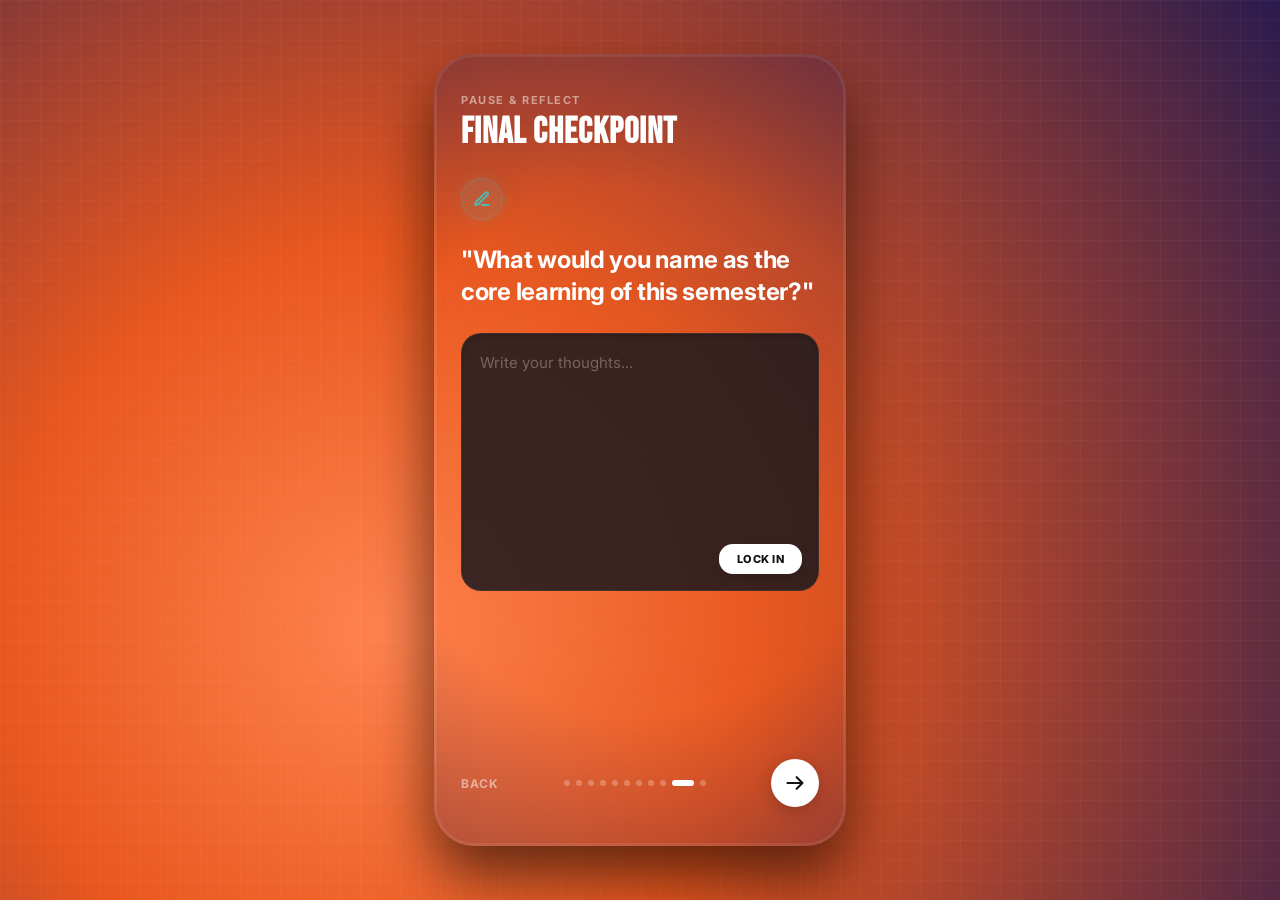
==== view/finalCheckpointPage.html @ 640204cc "upload file" ====
<!DOCTYPE html>
<html lang="en">
<head>
    <meta charset="UTF-8">
    <meta name="viewport" content="width=device-width, initial-scale=1.0">
    <title>Pause & Reflect - Final Checkpoint</title>
    <link rel="preconnect" href="https://fonts.googleapis.com">
    <link rel="preconnect" href="https://fonts.gstatic.com" crossorigin>
    <link href="https://fonts.googleapis.com/css2?family=Bebas+Neue&family=Inter:wght@400;500;600;700;800&display=swap" rel="stylesheet">
    
    <link rel="stylesheet" href="../css/finalCheckpointPage-style.css">
</head>
<body>

    <div class="mobile-container">
        
        <header class="page-header">
            <p class="subtitle">PAUSE & REFLECT</p>
            <h1 class="main-title">FINAL CHECKPOINT</h1>
        </header>

        <main class="checkpoint-container">
            
            <div class="pencil-icon-wrapper">
                <svg class="pencil-icon" viewBox="0 0 24 24" fill="none" stroke="currentColor" stroke-width="2.5" stroke-linecap="round" stroke-linejoin="round">
                    <path d="M12 20h9"></path>
                    <path d="M16.5 3.5a2.121 2.121 0 0 1 3 3L7 19l-4 1 1-4L16.5 3.5z"></path>
                </svg>
            </div>

            <h2 class="question-text">"What would you name as the core learning of this semester?"</h2>

            <div class="textarea-container">
                <textarea class="reflection-input" placeholder="Write your thoughts..." rows="8"></textarea>
                
                <button type="button" class="btn-lock-in">LOCK IN</button>
            </div>

        </main>

        <footer class="navigation-footer">
            <a href="headOfProgramPage.html" class="btn-back">BACK</a>
            
            <div class="pagination-dots">
                <span class="dot"></span>
                <span class="dot"></span>
                <span class="dot"></span>
                <span class="dot"></span>
                <span class="dot"></span>
                <span class="dot"></span>
                <span class="dot"></span>
                <span class="dot"></span>
                <span class="dot"></span>
                <span class="dot active"></span> <span class="dot"></span>
            </div>

            <a href="../view/shareSnapshotPage.html" class="btn-next" aria-label="Next Page">
                <svg xmlns="http://www.w3.org/2000/svg" fill="none" viewBox="0 0 24 24" stroke="currentColor" class="arrow-icon">
                    <path stroke-linecap="round" stroke-linejoin="round" stroke-width="2.5" d="M14 5l7 7m0 0l-7 7m7-7H3" />
                </svg>
            </a>
        </footer>
        
    </div>

</body>
</html>
---- css/finalCheckpointPage-style.css ----
/* ==========================================================================
   1. RESET & BASE STYLES (CEdX UC THEME CONSISTENCY)
   ========================================================================== */
* {
    margin: 0;
    padding: 0;
    box-sizing: border-box;
}

body {
    font-family: 'Inter', sans-serif;
    /* Tetap sinkron dengan gradasi radial tema besar CEdX UC */
    background: radial-gradient(circle at 30% 70%, #ff834f 0%, #e9571e 35%, #2a1b4e 100%);
    min-height: 100vh;
    display: flex;
    justify-content: center;
    align-items: center;
    padding: 24px;
    overflow: hidden;
    position: relative;
}

/* Pola Grid Digital Halus Latar Belakang */
body::before {
    content: "";
    position: absolute;
    top: 0;
    left: 0;
    width: 100%;
    height: 100%;
    background-image: linear-gradient(rgba(255, 255, 255, 0.03) 1px, transparent 1px),
                      linear-gradient(90deg, rgba(255, 255, 255, 0.03) 1px, transparent 1px);
    background-size: 20px 20px;
    pointer-events: none;
}

.mobile-container {
    width: 100%;
    max-width: 412px;
    height: 88vh;
    max-height: 840px;
    display: flex;
    flex-direction: column;
    justify-content: space-between;
    position: relative;
    z-index: 1;
    padding: 36px 24px;
    background: radial-gradient(circle at 50% 50%, rgba(255, 131, 79, 0.05) 0%, rgba(233, 87, 30, 0.02) 60%, rgba(42, 27, 78, 0.3) 100%);
    border-radius: 40px;
    backdrop-filter: blur(30px);
    -webkit-backdrop-filter: blur(30px);
    border: 3px solid rgba(255, 255, 255, 0.08);
    box-shadow: 0 30px 60px rgba(0, 0, 0, 0.6), 0 0 40px rgba(233, 87, 30, 0.1); 
}

/* ==========================================================================
   2. HEADER SECTION
   ========================================================================== */
.page-header {
    text-align: left;
    color: #ffffff;
    margin-bottom: 24px;
}

.subtitle {
    font-size: 11px;
    font-weight: 700;
    letter-spacing: 1.5px;
    color: rgba(255, 255, 255, 0.5);
    margin-bottom: 4px;
    text-transform: uppercase;
}

.main-title {
    font-family: 'Bebas Neue', sans-serif;
    font-size: 36px;
    letter-spacing: 1px;
}

/* ==========================================================================
   3. CHECKPOINT CONTENT (QUESTION & INPUT AREA)
   ========================================================================== */
.checkpoint-container {
    display: flex;
    flex-direction: column;
    align-items: flex-start;
    justify-content: flex-start;
    flex-grow: 1;
    width: 100%;
    text-align: left;
}

/* Ikon Bulat Pensil Cyan-Turquoise */
.pencil-icon-wrapper {
    width: 42px;
    height: 42px;
    border-radius: 50%;
    background-color: rgba(74, 186, 196, 0.12);
    border: 1px solid rgba(74, 186, 196, 0.25);
    display: flex;
    justify-content: center;
    align-items: center;
    color: #4abab4;
    margin-bottom: 24px;
    box-shadow: 0 0 15px rgba(74, 186, 196, 0.15);
}

.pencil-icon {
    width: 18px;
    height: 18px;
}

/* Teks Pertanyaan Refleksi */
.question-text {
    font-size: 24px;
    font-weight: 700;
    color: #ffffff;
    line-height: 1.35;
    letter-spacing: -0.3px;
    margin-bottom: 24px;
}

/* Wadah Penampung Input dan Tombol */
.textarea-container {
    width: 100%;
    background-color: rgba(26, 25, 31, 0.85);
    border: 1px solid rgba(255, 255, 255, 0.06);
    border-radius: 20px;
    padding: 18px;
    display: flex;
    flex-direction: column;
    position: relative;
    box-shadow: inset 0 2px 4px rgba(0, 0, 0, 0.2);
}

.reflection-input {
    width: 100%;
    background: transparent;
    border: none;
    outline: none;
    font-family: 'Inter', sans-serif;
    font-size: 15px;
    color: #ffffff;
    line-height: 1.5;
    resize: none;
    margin-bottom: 40px; /* Jarak agar teks tidak tertutup oleh tombol Lock In */
}

.reflection-input::placeholder {
    color: rgba(255, 255, 255, 0.3);
}

/* Tombol Lock In Kanan Bawah */
.btn-lock-in {
    position: absolute;
    bottom: 16px;
    right: 16px;
    background-color: #ffffff;
    color: #121118;
    border: none;
    outline: none;
    font-family: 'Inter', sans-serif;
    font-weight: 800;
    font-size: 11px;
    letter-spacing: 0.5px;
    padding: 8px 18px;
    border-radius: 14px;
    cursor: pointer;
    box-shadow: 0 4px 12px rgba(0, 0, 0, 0.15);
    transition: all 0.2s ease;
}

.btn-lock-in:hover {
    transform: translateY(-1px);
    background-color: #f0f0f5;
    box-shadow: 0 6px 15px rgba(255, 255, 255, 0.1);
}

.btn-lock-in:active {
    transform: translateY(1px);
}

/* ==========================================================================
   4. NAVIGATION FOOTER
   ========================================================================== */
.navigation-footer {
    display: flex;
    justify-content: space-between;
    align-items: center;
    width: 100%;
    margin-top: 16px;
}

.btn-back {
    font-size: 12px;
    font-weight: 700;
    color: #ffffff;
    opacity: 0.5;
    text-decoration: none;
    letter-spacing: 1px;
    transition: all 0.3s ease;
}

.btn-back:hover {
    opacity: 1;
    transform: translateX(-2px);
}

.pagination-dots {
    display: flex;
    align-items: center;
    gap: 6px;
}

.dot {
    width: 6px;
    height: 6px;
    background-color: rgba(255, 255, 255, 0.25);
    border-radius: 50%;
    transition: all 0.3s ease;
}

.dot.active {
    width: 22px;
    height: 6px;
    background-color: #ffffff;
    border-radius: 4px;
}

.btn-next {
    width: 48px;
    height: 48px;
    background-color: #ffffff;
    border-radius: 50%;
    display: flex;
    justify-content: center;
    align-items: center;
    color: #121118;
    text-decoration: none;
    box-shadow: 0 4px 15px rgba(0, 0, 0, 0.2);
    transition: all 0.3s ease;
}

.btn-next:hover {
    transform: scale(1.1);
    background-color: #ffeae0;
    color: #e9571e;
}

.arrow-icon {
    width: 20px;
    height: 20px;
}

/* ==========================================================================
   5. RESPONSIVE MOBILE MQ
   ========================================================================== */
@media (max-width: 480px) {
    body {
        padding: 0;
    }
    .mobile-container {
        width: 100vw;
        height: 100vh;
        max-height: none;
        border-radius: 0;
        border: none;
        padding: 40px 24px 30px 24px;
        background: radial-gradient(circle at 30% 70%, #ff834f 0%, #e9571e 35%, #2a1b4e 100%);
    }
}
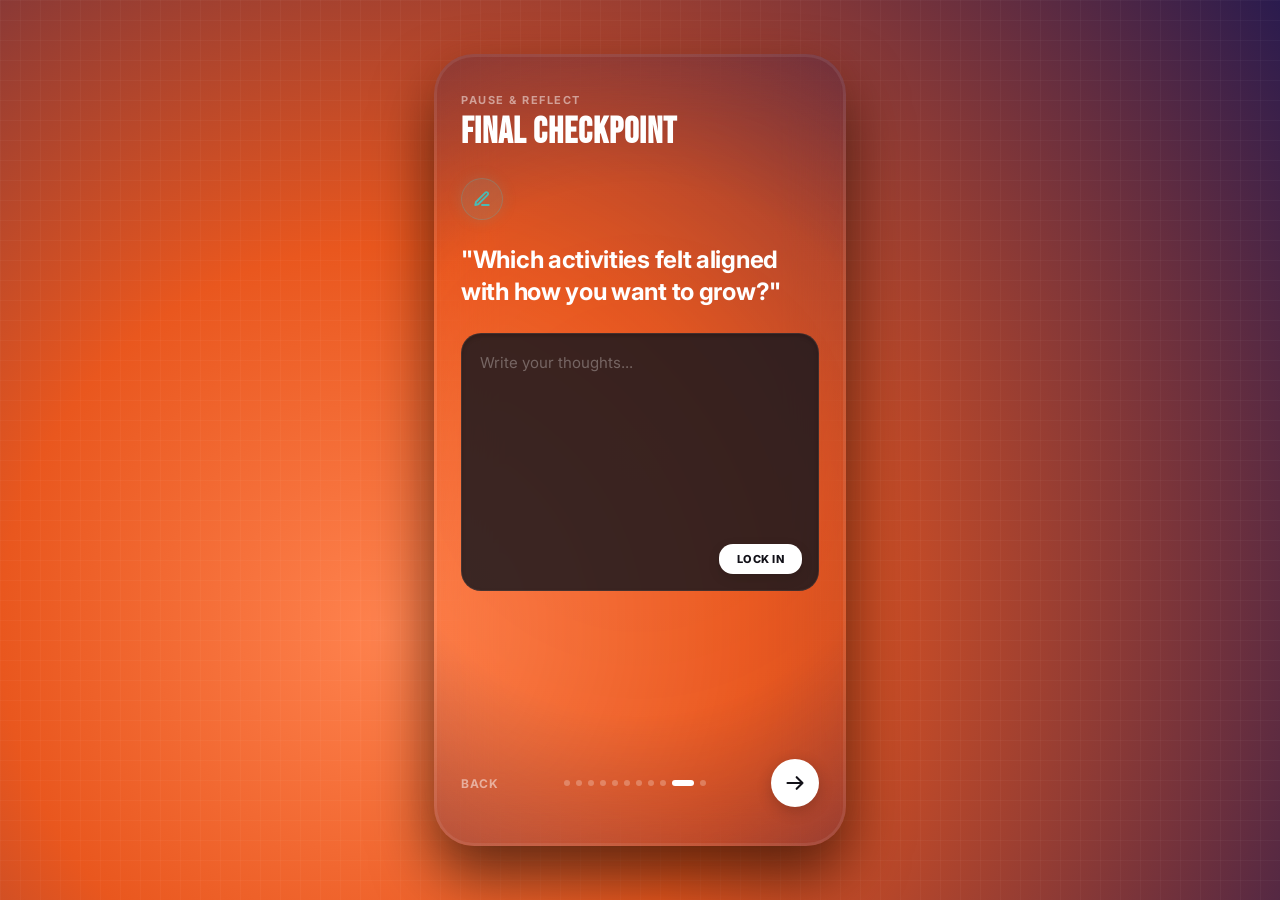
==== commit c4ae7d4a: "upload file" ====
--- a/view/finalCheckpointPage.html
+++ b/view/finalCheckpointPage.html
@@ -28,7 +28,7 @@
                 </svg>
             </div>
 
-            <h2 class="question-text">"What would you name as the core learning of this semester?"</h2>
+            <h2 class="question-text" id="random-question">"What would you name as the core learning of this semester?"</h2>
 
             <div class="textarea-container">
                 <textarea class="reflection-input" placeholder="Write your thoughts..." rows="8"></textarea>
@@ -51,7 +51,8 @@
                 <span class="dot"></span>
                 <span class="dot"></span>
                 <span class="dot"></span>
-                <span class="dot active"></span> <span class="dot"></span>
+                <span class="dot active"></span> 
+                <span class="dot"></span>
             </div>
 
             <a href="../view/shareSnapshotPage.html" class="btn-next" aria-label="Next Page">
@@ -63,5 +64,41 @@
         
     </div>
 
+    <script>
+        document.addEventListener("DOMContentLoaded", function() {
+            // Kumpulan pertanyaan refleksi (Duplikasi telah dihapus)
+            const questions = [
+                "Six months from now, what would you like to do?",
+                "What kind of impact do you want to continue or deepen?",
+                "What challenged you in a way that helped you grow?",
+                "Which activities felt aligned with how you want to grow?",
+                "Where did you step outside your comfort zone, even briefly?",
+                "What did you learn from situations that did not go as expected?",
+                "What experiences reflected what matters most to you right now?",
+                "When did you feel that your contribution mattered?",
+                "What did you learn about working with different people or perspectives?",
+                "What roles or responsibilities felt most aligned with your values?",
+                "What patterns did you notice in how you approached challenges?",
+                "What lessons from this semester feel worth carrying forward?",
+                "What small, realistic step are you willing to commit to trying?",
+                "What does a meaningful next semester look like for you personally?",
+                "What is one capability you want to rely on more confidently?",
+                "Where did preparation help you, and where did adaptability matter more?",
+                "At the end of next semester, what evidence would tell you that you moved forward?",
+                "What would you name as the core learning of this semester?",
+                "What would progress look like in a realistic, personal sense?"
+            ];
+
+            // Mengambil satu indeks acak dari array
+            const randomIndex = Math.floor(Math.random() * questions.length);
+            
+            // Memilih pertanyaan berdasarkan indeks acak tersebut
+            const chosenQuestion = questions[randomIndex];
+
+            // Menampilkan pertanyaan ke dalam elemen HTML dengan tanda petik pembungkus
+            document.getElementById("random-question").innerText = `"${chosenQuestion}"`;
+        });
+    </script>
+
 </body>
 </html>
